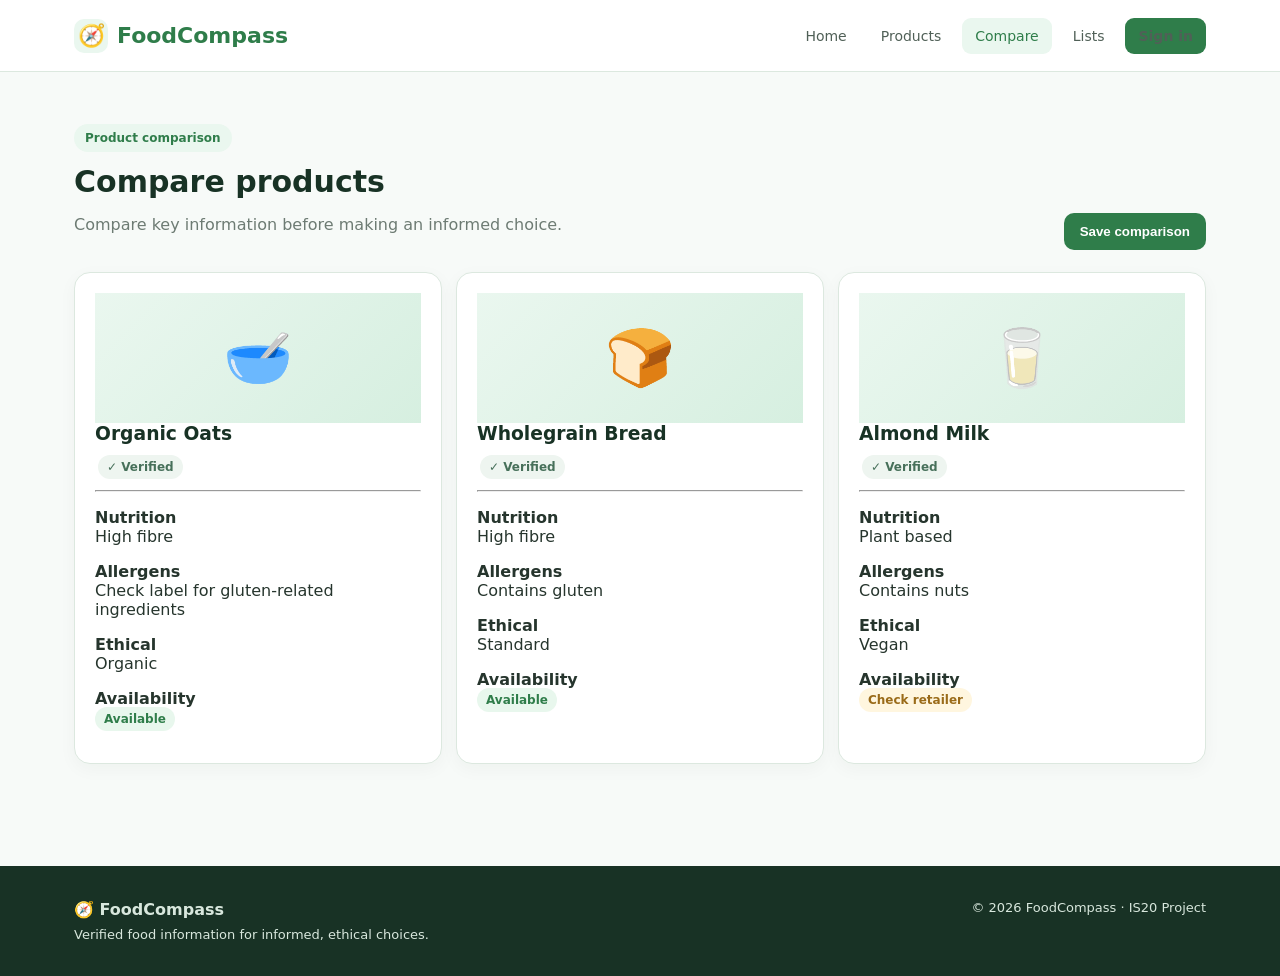
==== compare.html @ 1da06735 "Add Product Owner product submission workflow" ====
<!doctype html>
<html lang="en"><head><meta charset="utf-8"><meta name="viewport" content="width=device-width,initial-scale=1">
<title>Compare | FoodCompass</title><style>
:root{
  --green:#2f7d4a; --green2:#3fa66a; --mint:#eaf7ef; --dark:#183225;
  --text:#26352d; --muted:#6d7b73; --white:#fff; --border:#dce8df;
  --shadow:0 10px 30px rgba(24,50,37,.08); --danger:#c94b4b; --warning:#b7791f;
}
*{box-sizing:border-box} body{margin:0;font-family:Inter,system-ui,-apple-system,BlinkMacSystemFont,"Segoe UI",sans-serif;background:#f7faf8;color:var(--text)}
a{text-decoration:none;color:inherit}.container{max-width:1180px;margin:auto;padding:0 24px}
.nav{height:72px;background:#fff;border-bottom:1px solid var(--border);display:flex;align-items:center;position:sticky;top:0;z-index:20}
.nav-inner{display:flex;align-items:center;justify-content:space-between;width:100%}
.logo{font-weight:800;font-size:22px;color:var(--green);display:flex;align-items:center;gap:9px}
.logo span{display:grid;place-items:center;width:34px;height:34px;border-radius:10px;background:var(--mint)}
.navlinks{display:flex;gap:8px;align-items:center}.navlinks a{padding:10px 13px;border-radius:9px;font-size:14px;color:#506057}.navlinks a:hover,.navlinks a.active{background:var(--mint);color:var(--green)}
.btn{border:0;border-radius:10px;padding:11px 16px;font-weight:700;cursor:pointer;display:inline-flex;align-items:center;justify-content:center;gap:8px}
.btn-primary{background:var(--green);color:#fff}.btn-secondary{background:#fff;border:1px solid var(--border);color:var(--text)}.btn-danger{background:#fff1f1;color:var(--danger)}
.hero{padding:62px 0;background:linear-gradient(135deg,#f1fbf4,#fff)}
.hero-grid{display:grid;grid-template-columns:1.2fr .8fr;gap:40px;align-items:center}
.badge{display:inline-flex;background:var(--mint);color:var(--green);padding:7px 11px;border-radius:999px;font-weight:700;font-size:12px}
h1{font-size:48px;line-height:1.05;margin:16px 0;color:var(--dark)}h2{font-size:30px;margin:0 0 10px;color:var(--dark)}h3{margin:0 0 8px;color:var(--dark)}
.lead{font-size:18px;line-height:1.7;color:var(--muted);max-width:680px}
.actions{display:flex;gap:12px;margin-top:24px;flex-wrap:wrap}
.hero-card{background:#fff;border:1px solid var(--border);border-radius:22px;padding:24px;box-shadow:var(--shadow)}
.compass{height:280px;border-radius:18px;background:radial-gradient(circle at center,#fff 0 18%,#dff3e6 19% 30%,#b9e3c8 31% 44%,#8dcc9e 45% 60%,#5eaf78 61%);display:grid;place-items:center;color:#fff;text-align:center;font-weight:800;font-size:26px}
.section{padding:52px 0}.section-head{display:flex;justify-content:space-between;align-items:end;gap:20px;margin-bottom:22px}.muted{color:var(--muted)}
.grid{display:grid;gap:18px}.grid-3{grid-template-columns:repeat(3,1fr)}.grid-4{grid-template-columns:repeat(4,1fr)}.grid-2{grid-template-columns:repeat(2,1fr)}
.card{background:#fff;border:1px solid var(--border);border-radius:16px;padding:20px;box-shadow:0 5px 18px rgba(24,50,37,.04)}
.icon{width:44px;height:44px;border-radius:12px;background:var(--mint);display:grid;place-items:center;font-size:20px;margin-bottom:13px}
.kpi{font-size:28px;font-weight:800;color:var(--green)}.tag{display:inline-block;padding:5px 9px;border-radius:999px;background:#eef5f0;color:#47705a;font-size:12px;font-weight:700;margin:3px}
.searchbar{display:flex;gap:10px;background:#fff;padding:12px;border:1px solid var(--border);border-radius:14px;box-shadow:var(--shadow)}
input,select{width:100%;border:1px solid var(--border);border-radius:9px;padding:12px;background:#fff;color:var(--text);outline:none}
.filters{display:flex;gap:10px;flex-wrap:wrap;margin:16px 0}.filters select{width:auto;min-width:150px}
.product-card{overflow:hidden;padding:0}.product-img{height:155px;background:linear-gradient(135deg,#eaf7ef,#d6efe0);display:grid;place-items:center;font-size:56px}.product-body{padding:18px}
.price{font-size:20px;font-weight:800;color:var(--green)}.rating{font-size:13px;color:#9a6b19}
.layout{display:grid;grid-template-columns:240px 1fr;gap:24px}.sidebar{background:#fff;border:1px solid var(--border);border-radius:16px;padding:16px;height:max-content}.sidebar a{display:block;padding:11px;border-radius:9px;color:#607067}.sidebar a:hover,.sidebar a.active{background:var(--mint);color:var(--green);font-weight:700}
.table{width:100%;border-collapse:collapse;background:#fff;border:1px solid var(--border);border-radius:14px;overflow:hidden}.table th,.table td{padding:14px;text-align:left;border-bottom:1px solid var(--border);font-size:14px}.table th{background:#f3f8f4;color:#506057}
.status{padding:5px 9px;border-radius:999px;font-size:12px;font-weight:700}.approved{background:#e8f7ed;color:#2f7d4a}.pending{background:#fff6df;color:#9a6b19}.rejected{background:#fff0f0;color:#b33c3c}
.footer{margin-top:50px;background:#183225;color:#d8e7dd;padding:34px 0}.footer-grid{display:flex;justify-content:space-between;gap:30px}.small{font-size:13px}
.auth{min-height:calc(100vh - 72px);display:grid;place-items:center;padding:40px}.auth-card{width:min(460px,100%);background:#fff;border:1px solid var(--border);border-radius:18px;padding:30px;box-shadow:var(--shadow)}.form-group{margin:14px 0}.form-group label{display:block;font-size:13px;font-weight:700;margin-bottom:7px}
.compare{display:grid;grid-template-columns:repeat(3,1fr);gap:14px}.compare .card{position:relative}.check{color:var(--green);font-weight:800}
.notice{padding:13px 15px;border-radius:10px;background:#eff8f2;border:1px solid #d7ebdd;margin-bottom:16px}
@media(max-width:850px){.hero-grid,.layout{grid-template-columns:1fr}.grid-3,.grid-4,.grid-2,.compare{grid-template-columns:1fr 1fr}.navlinks{display:none}h1{font-size:38px}}
@media(max-width:560px){.grid-3,.grid-4,.grid-2,.compare{grid-template-columns:1fr}.container{padding:0 16px}.section{padding:38px 0}}
</style></head>
<body>
<header class="nav"><div class="container nav-inner">
<a class="logo" href="index.html"><span>🧭</span> FoodCompass</a>
<nav class="navlinks"><a class="" href="index.html">Home</a><a class="" href="products.php">Products</a><a class="active" href="compare.html">Compare</a><a class="" href="lists.html">Lists</a><a href="login.html" class="btn btn-primary">Sign in</a></nav>
</div></header>

<main class="section"><div class="container">
<div class="section-head"><div><span class="badge">Product comparison</span><h2 style="margin-top:12px">Compare products</h2><p class="muted">Compare key information before making an informed choice.</p></div><button class="btn btn-primary" onclick="alert('Comparison saved.')">Save comparison</button></div>
<div class="compare">
<div class="card"><div class="product-img" style="height:130px">🥣</div><h3>Organic Oats</h3><span class="tag">✓ Verified</span><hr><p><b>Nutrition</b><br>High fibre</p><p><b>Allergens</b><br>Check label for gluten-related ingredients</p><p><b>Ethical</b><br>Organic</p><p><b>Availability</b><br><span class="status approved">Available</span></p></div>
<div class="card"><div class="product-img" style="height:130px">🍞</div><h3>Wholegrain Bread</h3><span class="tag">✓ Verified</span><hr><p><b>Nutrition</b><br>High fibre</p><p><b>Allergens</b><br>Contains gluten</p><p><b>Ethical</b><br>Standard</p><p><b>Availability</b><br><span class="status approved">Available</span></p></div>
<div class="card"><div class="product-img" style="height:130px">🥛</div><h3>Almond Milk</h3><span class="tag">✓ Verified</span><hr><p><b>Nutrition</b><br>Plant based</p><p><b>Allergens</b><br>Contains nuts</p><p><b>Ethical</b><br>Vegan</p><p><b>Availability</b><br><span class="status pending">Check retailer</span></p></div>
</div>
</div></main>
<footer class="footer"><div class="container footer-grid"><div><strong>🧭 FoodCompass</strong><div class="small" style="margin-top:8px">Verified food information for informed, ethical choices.</div></div><div class="small">© 2026 FoodCompass · IS20 Project</div></div></footer>
<script>
document.querySelectorAll("[data-filter]").forEach(el=>el.addEventListener("input",()=>{
 const q=(document.querySelector("#search")?.value||"").toLowerCase();
 document.querySelectorAll(".product-card").forEach(c=>c.style.display=c.innerText.toLowerCase().includes(q)?"":"none");
}));
</script>
</body></html>
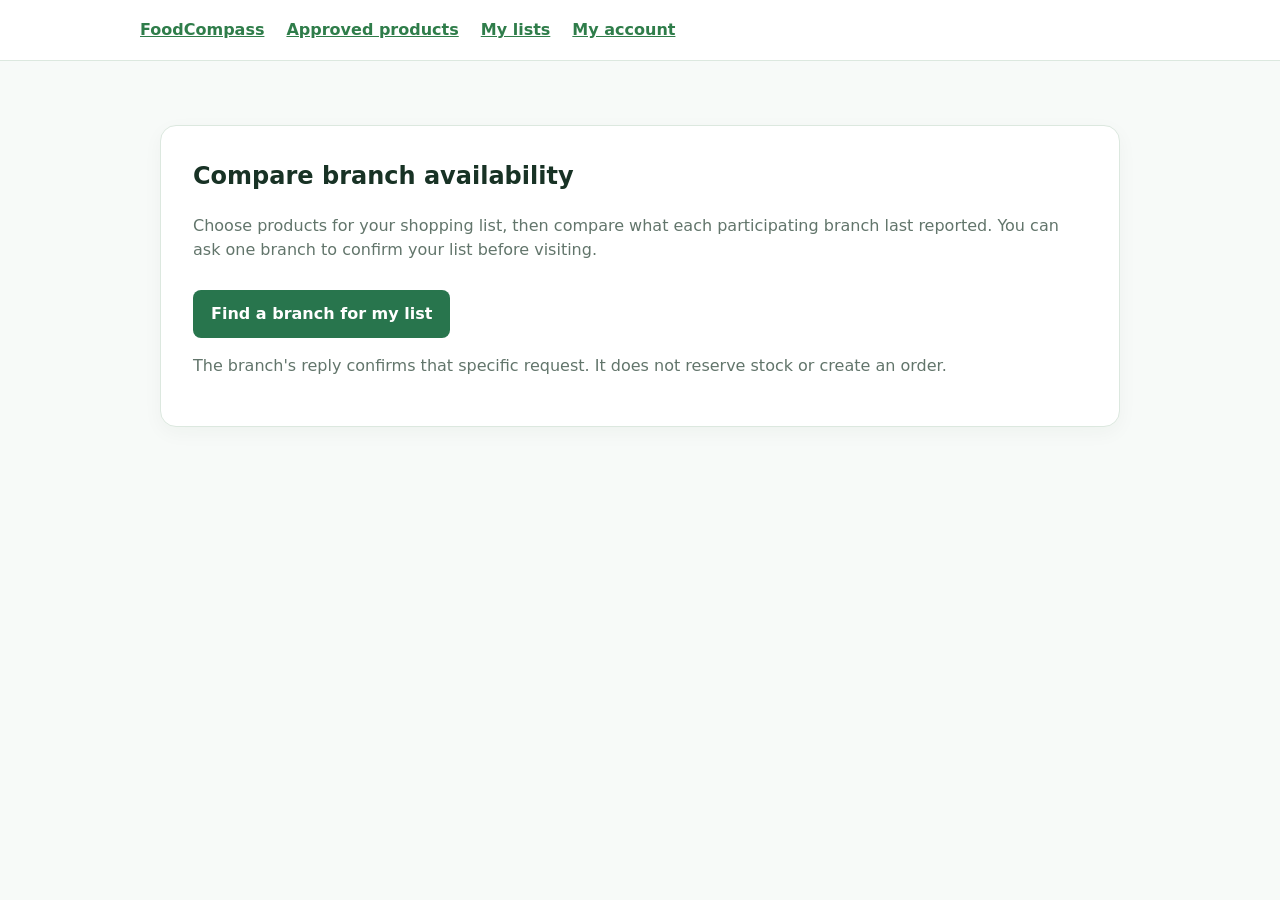
==== commit d013e758: "Integrate customer, retailer, and product review workflows" ====
--- a/compare.html
+++ b/compare.html
@@ -1,67 +1,10 @@
 <!doctype html>
 <html lang="en"><head><meta charset="utf-8"><meta name="viewport" content="width=device-width,initial-scale=1">
-<title>Compare | FoodCompass</title><style>
-:root{
-  --green:#2f7d4a; --green2:#3fa66a; --mint:#eaf7ef; --dark:#183225;
-  --text:#26352d; --muted:#6d7b73; --white:#fff; --border:#dce8df;
-  --shadow:0 10px 30px rgba(24,50,37,.08); --danger:#c94b4b; --warning:#b7791f;
-}
-*{box-sizing:border-box} body{margin:0;font-family:Inter,system-ui,-apple-system,BlinkMacSystemFont,"Segoe UI",sans-serif;background:#f7faf8;color:var(--text)}
-a{text-decoration:none;color:inherit}.container{max-width:1180px;margin:auto;padding:0 24px}
-.nav{height:72px;background:#fff;border-bottom:1px solid var(--border);display:flex;align-items:center;position:sticky;top:0;z-index:20}
-.nav-inner{display:flex;align-items:center;justify-content:space-between;width:100%}
-.logo{font-weight:800;font-size:22px;color:var(--green);display:flex;align-items:center;gap:9px}
-.logo span{display:grid;place-items:center;width:34px;height:34px;border-radius:10px;background:var(--mint)}
-.navlinks{display:flex;gap:8px;align-items:center}.navlinks a{padding:10px 13px;border-radius:9px;font-size:14px;color:#506057}.navlinks a:hover,.navlinks a.active{background:var(--mint);color:var(--green)}
-.btn{border:0;border-radius:10px;padding:11px 16px;font-weight:700;cursor:pointer;display:inline-flex;align-items:center;justify-content:center;gap:8px}
-.btn-primary{background:var(--green);color:#fff}.btn-secondary{background:#fff;border:1px solid var(--border);color:var(--text)}.btn-danger{background:#fff1f1;color:var(--danger)}
-.hero{padding:62px 0;background:linear-gradient(135deg,#f1fbf4,#fff)}
-.hero-grid{display:grid;grid-template-columns:1.2fr .8fr;gap:40px;align-items:center}
-.badge{display:inline-flex;background:var(--mint);color:var(--green);padding:7px 11px;border-radius:999px;font-weight:700;font-size:12px}
-h1{font-size:48px;line-height:1.05;margin:16px 0;color:var(--dark)}h2{font-size:30px;margin:0 0 10px;color:var(--dark)}h3{margin:0 0 8px;color:var(--dark)}
-.lead{font-size:18px;line-height:1.7;color:var(--muted);max-width:680px}
-.actions{display:flex;gap:12px;margin-top:24px;flex-wrap:wrap}
-.hero-card{background:#fff;border:1px solid var(--border);border-radius:22px;padding:24px;box-shadow:var(--shadow)}
-.compass{height:280px;border-radius:18px;background:radial-gradient(circle at center,#fff 0 18%,#dff3e6 19% 30%,#b9e3c8 31% 44%,#8dcc9e 45% 60%,#5eaf78 61%);display:grid;place-items:center;color:#fff;text-align:center;font-weight:800;font-size:26px}
-.section{padding:52px 0}.section-head{display:flex;justify-content:space-between;align-items:end;gap:20px;margin-bottom:22px}.muted{color:var(--muted)}
-.grid{display:grid;gap:18px}.grid-3{grid-template-columns:repeat(3,1fr)}.grid-4{grid-template-columns:repeat(4,1fr)}.grid-2{grid-template-columns:repeat(2,1fr)}
-.card{background:#fff;border:1px solid var(--border);border-radius:16px;padding:20px;box-shadow:0 5px 18px rgba(24,50,37,.04)}
-.icon{width:44px;height:44px;border-radius:12px;background:var(--mint);display:grid;place-items:center;font-size:20px;margin-bottom:13px}
-.kpi{font-size:28px;font-weight:800;color:var(--green)}.tag{display:inline-block;padding:5px 9px;border-radius:999px;background:#eef5f0;color:#47705a;font-size:12px;font-weight:700;margin:3px}
-.searchbar{display:flex;gap:10px;background:#fff;padding:12px;border:1px solid var(--border);border-radius:14px;box-shadow:var(--shadow)}
-input,select{width:100%;border:1px solid var(--border);border-radius:9px;padding:12px;background:#fff;color:var(--text);outline:none}
-.filters{display:flex;gap:10px;flex-wrap:wrap;margin:16px 0}.filters select{width:auto;min-width:150px}
-.product-card{overflow:hidden;padding:0}.product-img{height:155px;background:linear-gradient(135deg,#eaf7ef,#d6efe0);display:grid;place-items:center;font-size:56px}.product-body{padding:18px}
-.price{font-size:20px;font-weight:800;color:var(--green)}.rating{font-size:13px;color:#9a6b19}
-.layout{display:grid;grid-template-columns:240px 1fr;gap:24px}.sidebar{background:#fff;border:1px solid var(--border);border-radius:16px;padding:16px;height:max-content}.sidebar a{display:block;padding:11px;border-radius:9px;color:#607067}.sidebar a:hover,.sidebar a.active{background:var(--mint);color:var(--green);font-weight:700}
-.table{width:100%;border-collapse:collapse;background:#fff;border:1px solid var(--border);border-radius:14px;overflow:hidden}.table th,.table td{padding:14px;text-align:left;border-bottom:1px solid var(--border);font-size:14px}.table th{background:#f3f8f4;color:#506057}
-.status{padding:5px 9px;border-radius:999px;font-size:12px;font-weight:700}.approved{background:#e8f7ed;color:#2f7d4a}.pending{background:#fff6df;color:#9a6b19}.rejected{background:#fff0f0;color:#b33c3c}
-.footer{margin-top:50px;background:#183225;color:#d8e7dd;padding:34px 0}.footer-grid{display:flex;justify-content:space-between;gap:30px}.small{font-size:13px}
-.auth{min-height:calc(100vh - 72px);display:grid;place-items:center;padding:40px}.auth-card{width:min(460px,100%);background:#fff;border:1px solid var(--border);border-radius:18px;padding:30px;box-shadow:var(--shadow)}.form-group{margin:14px 0}.form-group label{display:block;font-size:13px;font-weight:700;margin-bottom:7px}
-.compare{display:grid;grid-template-columns:repeat(3,1fr);gap:14px}.compare .card{position:relative}.check{color:var(--green);font-weight:800}
-.notice{padding:13px 15px;border-radius:10px;background:#eff8f2;border:1px solid #d7ebdd;margin-bottom:16px}
-@media(max-width:850px){.hero-grid,.layout{grid-template-columns:1fr}.grid-3,.grid-4,.grid-2,.compare{grid-template-columns:1fr 1fr}.navlinks{display:none}h1{font-size:38px}}
-@media(max-width:560px){.grid-3,.grid-4,.grid-2,.compare{grid-template-columns:1fr}.container{padding:0 16px}.section{padding:38px 0}}
-</style></head>
-<body>
-<header class="nav"><div class="container nav-inner">
-<a class="logo" href="index.html"><span>🧭</span> FoodCompass</a>
-<nav class="navlinks"><a class="" href="index.html">Home</a><a class="" href="products.php">Products</a><a class="active" href="compare.html">Compare</a><a class="" href="lists.html">Lists</a><a href="login.html" class="btn btn-primary">Sign in</a></nav>
-</div></header>
-
-<main class="section"><div class="container">
-<div class="section-head"><div><span class="badge">Product comparison</span><h2 style="margin-top:12px">Compare products</h2><p class="muted">Compare key information before making an informed choice.</p></div><button class="btn btn-primary" onclick="alert('Comparison saved.')">Save comparison</button></div>
-<div class="compare">
-<div class="card"><div class="product-img" style="height:130px">🥣</div><h3>Organic Oats</h3><span class="tag">✓ Verified</span><hr><p><b>Nutrition</b><br>High fibre</p><p><b>Allergens</b><br>Check label for gluten-related ingredients</p><p><b>Ethical</b><br>Organic</p><p><b>Availability</b><br><span class="status approved">Available</span></p></div>
-<div class="card"><div class="product-img" style="height:130px">🍞</div><h3>Wholegrain Bread</h3><span class="tag">✓ Verified</span><hr><p><b>Nutrition</b><br>High fibre</p><p><b>Allergens</b><br>Contains gluten</p><p><b>Ethical</b><br>Standard</p><p><b>Availability</b><br><span class="status approved">Available</span></p></div>
-<div class="card"><div class="product-img" style="height:130px">🥛</div><h3>Almond Milk</h3><span class="tag">✓ Verified</span><hr><p><b>Nutrition</b><br>Plant based</p><p><b>Allergens</b><br>Contains nuts</p><p><b>Ethical</b><br>Vegan</p><p><b>Availability</b><br><span class="status pending">Check retailer</span></p></div>
-</div>
-</div></main>
-<footer class="footer"><div class="container footer-grid"><div><strong>🧭 FoodCompass</strong><div class="small" style="margin-top:8px">Verified food information for informed, ethical choices.</div></div><div class="small">© 2026 FoodCompass · IS20 Project</div></div></footer>
-<script>
-document.querySelectorAll("[data-filter]").forEach(el=>el.addEventListener("input",()=>{
- const q=(document.querySelector("#search")?.value||"").toLowerCase();
- document.querySelectorAll(".product-card").forEach(c=>c.style.display=c.innerText.toLowerCase().includes(q)?"":"none");
-}));
-</script>
-</body></html>+<title>Compare branch availability | FoodCompass</title><style>
+*{box-sizing:border-box}body{margin:0;background:#f7faf8;color:#26352d;font:16px/1.5 system-ui,Arial,sans-serif}
+header{background:#fff;border-bottom:1px solid #dce8df;padding:18px max(20px,calc((100vw - 1000px)/2))}header a{color:#2f7d4a;font-weight:700;margin-right:22px}
+main{max-width:1000px;margin:64px auto;padding:0 20px}.card{background:#fff;border:1px solid #dce8df;border-radius:16px;padding:32px;box-shadow:0 6px 20px #1832250a}
+h1{color:#183225;margin-top:0}.muted{color:#62756b}.button{display:inline-block;background:#28754d;color:#fff;padding:12px 18px;border-radius:8px;text-decoration:none;font-weight:700;margin-top:12px}
+</style></head><body><header><a href="index.html">FoodCompass</a><a href="products.php">Approved products</a><a href="lists.php">My lists</a><a href="customer-account.php">My account</a></header>
+<main><section class="card"><h1>Compare branch availability</h1><p class="muted">Choose products for your shopping list, then compare what each participating branch last reported. You can ask one branch to confirm your list before visiting.</p>
+<a class="button" href="branch-search.php">Find a branch for my list</a><p class="muted">The branch's reply confirms that specific request. It does not reserve stock or create an order.</p></section></main></body></html>
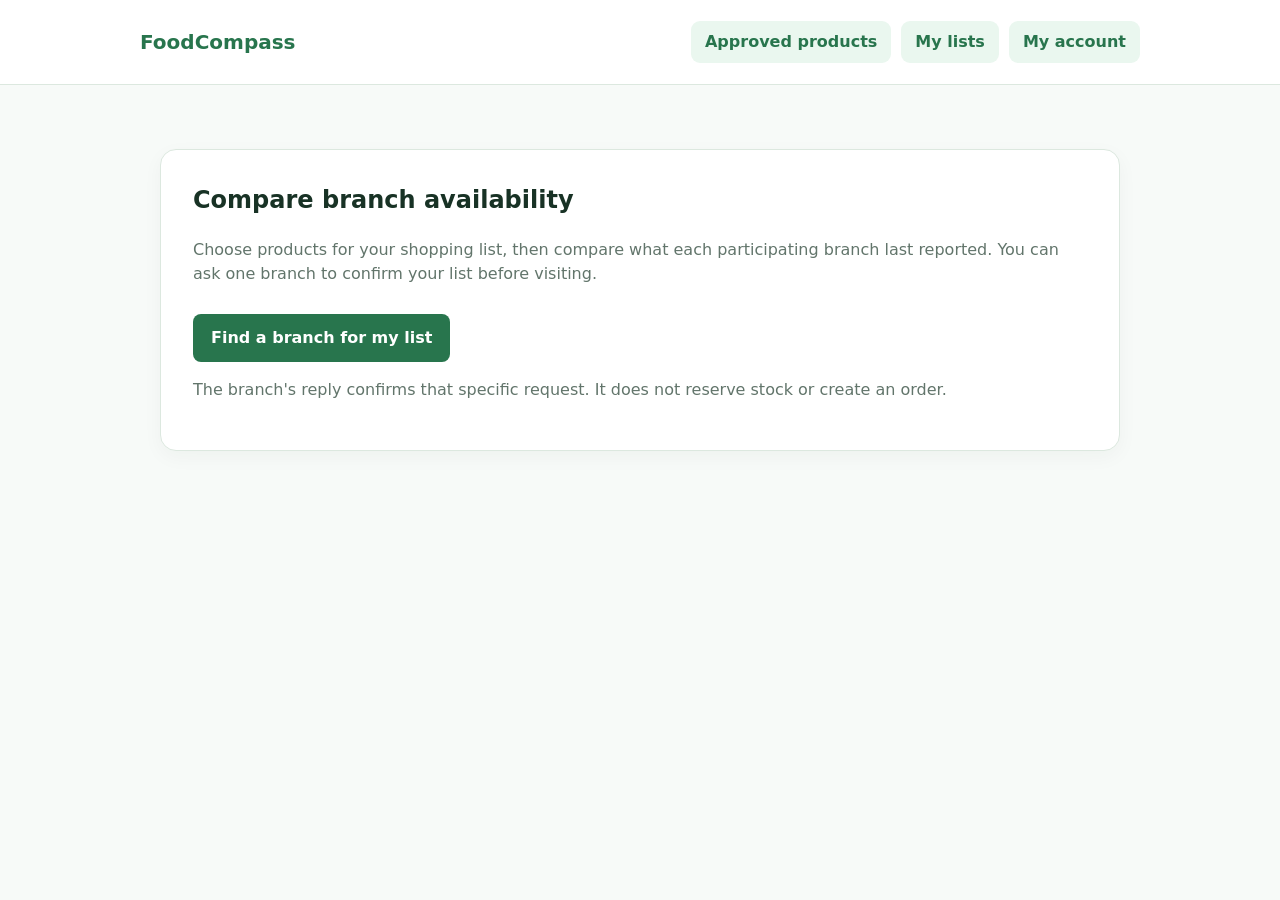
==== commit 75966f13: "Add customer preferences and reviewed product photos" ====
--- a/compare.html
+++ b/compare.html
@@ -5,6 +5,6 @@
 header{background:#fff;border-bottom:1px solid #dce8df;padding:18px max(20px,calc((100vw - 1000px)/2))}header a{color:#2f7d4a;font-weight:700;margin-right:22px}
 main{max-width:1000px;margin:64px auto;padding:0 20px}.card{background:#fff;border:1px solid #dce8df;border-radius:16px;padding:32px;box-shadow:0 6px 20px #1832250a}
 h1{color:#183225;margin-top:0}.muted{color:#62756b}.button{display:inline-block;background:#28754d;color:#fff;padding:12px 18px;border-radius:8px;text-decoration:none;font-weight:700;margin-top:12px}
-</style></head><body><header><a href="index.html">FoodCompass</a><a href="products.php">Approved products</a><a href="lists.php">My lists</a><a href="customer-account.php">My account</a></header>
+</style><link rel="stylesheet" href="assets/customer-nav.css"></head><body><header><a href="index.html">FoodCompass</a><a href="products.php">Approved products</a><a href="lists.php">My lists</a><a href="customer-account.php">My account</a></header>
 <main><section class="card"><h1>Compare branch availability</h1><p class="muted">Choose products for your shopping list, then compare what each participating branch last reported. You can ask one branch to confirm your list before visiting.</p>
 <a class="button" href="branch-search.php">Find a branch for my list</a><p class="muted">The branch's reply confirms that specific request. It does not reserve stock or create an order.</p></section></main></body></html>
--- a/assets/customer-nav.css
+++ b/assets/customer-nav.css
@@ -0,0 +1,37 @@
+/* Navigation shared by customer account, lists, preferences and branch discovery. */
+body > header:not(.nav) {
+  display: flex;
+  align-items: center;
+  flex-wrap: wrap;
+  gap: 10px;
+}
+body > header:not(.nav) a {
+  display: inline-flex;
+  align-items: center;
+  padding: 9px 14px;
+  margin: 0;
+  border-radius: 9px;
+  background: #eaf7ef;
+  color: #28754d;
+  text-decoration: none;
+  font-weight: 700;
+  white-space: nowrap;
+}
+body > header:not(.nav) a:first-child {
+  margin-right: auto;
+  padding-left: 0;
+  background: transparent;
+  font-size: 20px;
+}
+body > header:not(.nav) a[aria-current="page"] {
+  background: #28754d;
+  color: #fff;
+}
+body > header:not(.nav) a:focus-visible {
+  outline: 2px solid #183225;
+  outline-offset: 2px;
+}
+@media (max-width: 650px) {
+  body > header:not(.nav) a:first-child { width: 100%; }
+  body > header:not(.nav) a { white-space: normal; }
+}
